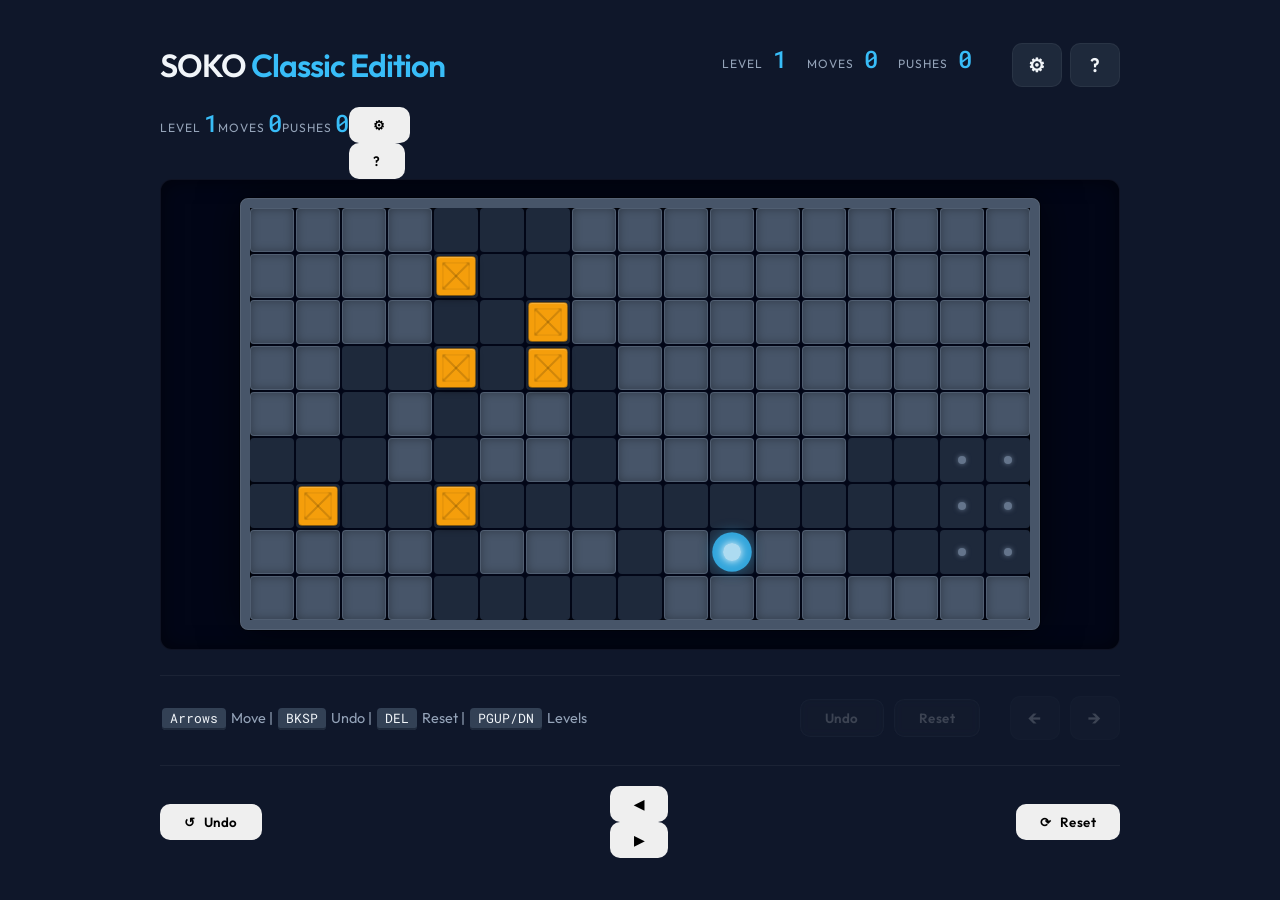
==== index.html @ 440db033 "feat: Add splash screen with loader and fullscreen functionality" ====
<!DOCTYPE html>
<html lang="en">

<head>
    <meta charset="UTF-8">
    <meta name="viewport"
        content="width=device-width, initial-scale=1.0, maximum-scale=1.0, user-scalable=no, viewport-fit=cover">

    <title>Soko — See the solution.</title>

    <!-- SEO & Metadata -->
    <meta name="description" content="Soko is a modern Sokoban puzzle game. Push boxes. Plan ahead. See the solution.">
    <meta name="keywords" content="sokoban, puzzle game, logic game, box pushing, brain teaser, grid puzzle">
    <meta name="author" content="Dejan Katasic, noviKorisnik, Boneco Biruta">
    <meta name="viewport" content="width=device-width, initial-scale=1">

    <!-- Social Media Meta Tags (Open Graph / Twitter) -->

    <meta property="og:type" content="website">
    <meta property="og:title" content="Soko — See the solution.">
    <meta property="og:description" content="Push boxes. Plan ahead. Solve smart. A clean, modern Sokoban experience.">
    <meta property="og:url" content="https://soko.novikorisnik.net/">
    <meta property="og:image" content="https://soko.novikorisnik.net/resources/soko.png">
    <meta property="og:site_name" content="Soko">
    <meta name="twitter:card" content="summary_large_image">
    <meta name="twitter:title" content="Soko — See the solution.">
    <meta name="twitter:description" content="Push boxes. Plan ahead. Solve smart.">
    <meta name="twitter:image" content="https://soko.novikorisnik.net/resources/soko.png">

    <meta name="theme-color" content="#0f1b2d">
    <meta name="apple-mobile-web-app-capable" content="yes">
    <meta name="apple-mobile-web-app-status-bar-style" content="black-translucent">

    <link rel="icon" type="image/svg+xml" href="favicon.svg">
    <link rel="manifest" href="manifest.json">

    <!-- PRECONNECT -->
    <link rel="preconnect" href="https://fonts.googleapis.com">
    <link rel="preconnect" href="https://fonts.gstatic.com" crossorigin>
    <link
        href="https://fonts.googleapis.com/css2?family=Outfit:wght@300;400;600;700&family=Roboto+Mono:wght@500&display=swap"
        rel="stylesheet">
    <link rel="stylesheet" href="css/common.css">

    <script>
        /**
         * INITIAL ROUTER
         * Detects platform and injects the correct style/class before the first paint.
         */
        (function () {
            const isTouch = ('ontouchstart' in window) || navigator.maxTouchPoints > 0;
            const isPhone = /iPhone|Android|Mobi/i.test(navigator.userAgent);
            const isSmall = window.innerWidth <= 800;

            window.isMobile = (isTouch && isPhone) || isSmall;

            document.documentElement.classList.toggle('is-mobile', window.isMobile);
            document.documentElement.classList.toggle('is-desktop', !window.isMobile);

            const link = document.createElement('link');
            link.id = 'theme-css';
            link.rel = 'stylesheet';
            link.href = window.isMobile ? 'css/mobile.css' : 'css/desktop.css';
            document.head.appendChild(link);
        })();
    </script>

</head>

<body class="is-mobile"> <!-- Initial class while JS loads -->
    <div id="splash-screen">
        <div class="splash-content">
            <img src="resources/splash.png" alt="Soko Splash">
            <div class="splash-loader"></div>
        </div>
    </div>
    <div id="app">
        <!-- HEADER section -->
        <header class="desktop-only">
            <h1 id="app-title">SOKO</h1>
            <!-- Unified Layout Stats -->
            <div class="stats">
                <div class="stat-item">
                    <span class="label">Level</span>
                    <span id="level-num-desktop" class="value">1</span>
                </div>
                <div class="stat-item">
                    <span class="label">Moves</span>
                    <span id="moves-count-desktop" class="value">0</span>
                </div>
                <div class="stat-item">
                    <span class="label">Pushes</span>
                    <span id="pushes-count-desktop" class="value">0</span>
                </div>
                <div class="header-actions">
                    <button id="settings-btn-desktop" class="icon-btn" title="Settings">⚙</button>
                    <button id="help-btn-desktop" class="icon-btn help-trigger" title="How to Play">?</button>
                </div>
            </div>
        </header>

        <!-- MOBILE STATS BAR (Independent section) -->
        <section class="stats-bar mobile-only">
            <div class="stat">
                <span class="label">Level</span>
                <span id="level-num-mobile" class="value">1</span>
            </div>
            <div class="stat">
                <span class="label">Moves</span>
                <span id="moves-count-mobile" class="value">0</span>
            </div>
            <div class="stat">
                <span class="label">Pushes</span>
                <span id="pushes-count-mobile" class="value">0</span>
            </div>
            <div class="stat stat-actions">
                <button id="settings-btn-mobile" class="mobile-btn" title="Settings">⚙</button>
                <button id="help-btn-mobile" class="mobile-btn help-trigger" title="How to Play">?</button>
            </div>
        </section>

        <!-- GAME CONTAINER (Shared Core) -->
        <main id="game-container">
            <div id="completed-badge">Solved</div>
            <div id="board"></div>

            <!-- OVERLAY (Unified) -->
            <div id="message-overlay" class="hidden">
                <div class="overlay-content message-content">
                    <h2 id="overlay-title">Level Complete!</h2>
                    <p id="overlay-text">Excellent job!</p>
                    <div class="modal-actions">
                        <button id="next-level-btn" class="primary-btn">Next Level</button>
                        <button id="cancel-overlay-btn" class="secondary-btn">
                            Keep looking
                        </button>
                    </div>
                </div>
            </div>

            <!-- ABOUT MODAL -->
            <div id="about-modal" class="hidden">
                <div class="overlay-content message-content">
                    <div class="branding">
                        <div class="game-id"></div>
                        <h2>SOKO</h2>
                        <p class="tagline">See the solution.</p>
                        <p class="credits">
                            A modern puzzle experience by Dejan Katasic, noviKorisnik, and Boneco Biruta.
                            Push boxes, plan ahead, and master handcrafted challenges.
                        </p>
                    </div>

                    <h3>How to Play</h3>
                    <div class="help-scroll">
                        <p style="margin-bottom: 10px;"><strong class="accent">Goal:</strong>
                            Push all boxes (<span style="color:var(--box-color)">■</span>) onto dots (<span
                                style="color:var(--target-color)">●</span>).</p>

                        <p style="margin-bottom: 10px;"><strong class="accent">Glide:</strong>
                            Hold any direction or swipe to move continuously and corner with ease.</p>

                        <p style="margin-bottom: 10px;"><strong class="accent">Rapid Undo:</strong>
                            Hold Undo (or Right-Click) to rewind your moves at high speed.</p>

                        <ul style="margin-left: 20px; color: var(--text-muted); font-size: 0.85rem; line-height: 1.5;">
                            <li><strong style="color: var(--text-color);">Strategic Pushing:</strong> You can only push
                                one box at a time.</li>
                            <li><strong style="color: var(--text-color);">No Pulling:</strong> Boxes can only be pushed
                                forward.</li>
                            <li><strong style="color: var(--text-color);">No Deadlocks:</strong> Use the Rapid Undo if
                                you get stuck!</li>
                        </ul>
                    </div>
                    <button id="close-about-btn" class="primary-btn">Got it!</button>
                </div>
            </div>

            <!-- SETTINGS MODAL -->
            <div id="settings-modal" class="hidden">
                <div class="overlay-content message-content">
                    <h2>Select Edition</h2>
                    <div id="edition-list">
                        <!-- Populated dynamiclly -->
                    </div>
                    <button id="toggle-fullscreen-btn" class="secondary-btn"
                        style="width: 100%; margin-top: 15px; display: none;">
                        ⛶ Full Screen
                    </button>
                    <button id="close-settings-btn" class="secondary-btn" style="width: 100%;">Cancel</button>
                </div>
            </div>
        </main>

        <!-- FOOTER: Desktop -->
        <footer class="desktop-only">
            <div class="controls-hint">
                <span class="key">Arrows</span> Move |
                <span class="key">BKSP</span> Undo |
                <span class="key">DEL</span> Reset |
                <span class="key">PGUP/DN</span> Levels
            </div>
            <div class="actions">
                <div class="action-group">
                    <button id="undo-btn-desktop" class="secondary-btn">Undo</button>
                    <button id="reset-btn-desktop" class="secondary-btn">Reset</button>
                </div>
                <div class="level-nav">
                    <button id="prev-btn-desktop" class="icon-btn">&larr;</button>
                    <button id="next-btn-desktop" class="icon-btn">&rarr;</button>
                </div>
            </div>
        </footer>

        <!-- FOOTER: Mobile -->
        <footer class="controls-bar mobile-only">
            <div class="control-item">
                <button id="undo-btn-mobile" class="mobile-btn">
                    <span class="btn-icon">↺</span>
                    <span class="btn-label">Undo</span>
                </button>
            </div>
            <div class="nav-group">
                <button id="prev-btn-mobile" class="mobile-btn">◀</button>
                <button id="next-btn-mobile" class="mobile-btn">▶</button>
            </div>
            <div class="control-item">
                <button id="reset-btn-mobile" class="mobile-btn">
                    <span class="btn-icon">⟳</span>
                    <span class="btn-label">Reset</span>
                </button>
            </div>
        </footer>
    </div>

    <script type="module" src="js/app.js"></script>
    <script>
        // Reveal app when ready
        window.addEventListener('load', () => {
            document.body.classList.add('ready');

            // Register Service Worker for PWA
            if ('serviceWorker' in navigator) {
                navigator.serviceWorker.register('./sw.js')
                    .then(reg => console.log('Soko SW Registered'))
                    .catch(err => console.log('SW registration failed', err));
            }
        });
    </script>
</body>

</html>
---- css/common.css ----
/* Shared styles for both Desktop and Mobile */

:root {
    --bg-color: #0f172a;
    --card-bg: #1e293b;
    --accent-color: #38bdf8;
    --accent-glow: rgba(56, 189, 248, 0.4);
    --text-color: #f1f5f9;
    --text-muted: #94a3b8;

    /* Game Element Colors */
    --wall-color: #475569;
    --floor-color: #1e293b;
    --target-color: #64748b;
    --box-color: #f59e0b;
    --box-target-color: #10b981;
    --player-color: #38bdf8;

    /* Scalable dimensions */
    --board-border: calc(var(--cell-size) / 4);
    --gap: 1.5px;
}

* {
    box-sizing: border-box;
    margin: 0;
    padding: 0;
}

body {
    font-family: 'Outfit', sans-serif;
    background-color: var(--bg-color);
    color: var(--text-color);
    opacity: 0;
    transition: opacity 0.2s ease;
}

body.ready {
    opacity: 1;
}

/* Splash Screen */
#splash-screen {
    position: fixed;
    top: 0;
    left: 0;
    width: 100vw;
    height: 100vh;
    background-color: #020617;
    display: flex;
    justify-content: center;
    align-items: center;
    z-index: 9999;
    transition: opacity 0.8s cubic-bezier(0.4, 0, 0.2, 1), visibility 0.8s;
}

#splash-screen.fade-out {
    opacity: 0;
    visibility: hidden;
}

.splash-content {
    display: flex;
    flex-direction: column;
    align-items: center;
    gap: 20px;
    animation: splash-float 3s ease-in-out infinite;
}

.splash-content img {
    max-width: 80vw;
    max-height: 50vh;
    object-fit: contain;
    border-radius: 20px;
    box-shadow: 0 0 50px rgba(56, 189, 248, 0.2);
}

.splash-loader {
    width: 40px;
    height: 4px;
    background: rgba(255, 255, 255, 0.1);
    border-radius: 2px;
    position: relative;
    overflow: hidden;
}

.splash-loader::after {
    content: '';
    position: absolute;
    left: 0;
    height: 100%;
    width: 50%;
    background: var(--accent-color);
    animation: loader-slide 1.5s infinite ease-in-out;
}

@keyframes splash-float {

    0%,
    100% {
        transform: translateY(0);
    }

    50% {
        transform: translateY(-15px);
    }
}

@keyframes loader-slide {
    0% {
        left: -50%;
    }

    100% {
        left: 100%;
    }
}

/* Unified Hide Utility */
.desktop-only {
    display: none !important;
}

.mobile-only {
    display: none !important;
}

.is-desktop .desktop-only {
    display: block !important;
}

.is-desktop header.desktop-only,
.is-desktop footer.desktop-only {
    display: flex !important;
}

.is-mobile .mobile-only {
    display: block !important;
}

.is-mobile section.mobile-only,
.is-mobile footer.mobile-only {
    display: flex !important;
}

/* Modal and Overlay shared styles (moved from inline where possible) */
.help-scroll {
    text-align: left;
    max-height: 40vh;
    overflow-y: auto;
    padding-right: 10px;
}

h3 {
    color: var(--text-color);
    font-size: 1.1rem;
    margin-bottom: 10px;
}

.branding {
    margin-bottom: 25px;
}

.branding h2 {
    margin-bottom: 5px;
}

.branding .tagline {
    font-size: 0.9rem;
    color: var(--accent-color);
    margin-bottom: 10px;
}

.branding .credits {
    font-size: 0.8rem;
    line-height: 1.4;
    color: var(--text-muted);
}

.branding .game-id {
    font-size: 0.6rem;
    color: var(--accent-color);
    opacity: 0.7;
    /* Slightly more visible */
    font-family: 'Roboto Mono', monospace;
    text-transform: uppercase;
    letter-spacing: 2px;
}

#edition-list {
    display: flex;
    flex-direction: column;
    gap: 12px;
    width: 100%;
}

.modal-actions {
    display: flex;
    flex-direction: column;
    align-items: center;
    gap: 15px;
    width: 100%;
}

.primary-btn,
.secondary-btn {
    touch-action: none;
}

/* Ensure buttons in modals are separated from content */
.overlay-content .primary-btn,
.overlay-content .secondary-btn {
    margin-top: 25px;
}

.is-desktop .modal-actions {
    flex-direction: row;
    justify-content: center;
}

.header-actions {
    display: flex;
    gap: 8px;
    margin-left: 20px;
}

/* Z-Index Registry managed at the end of each element block */

#message-overlay,
#about-modal,
#settings-modal {
    z-index: 300 !important;
    /* Top layer */
}

/* --- CORE GAME ELEMENTS --- */
#board {
    display: grid;
    gap: var(--gap, 1px);
    background-color: #020617;
    border: var(--board-border) solid var(--wall-color);
    border-radius: 8px;
    outline: 1px solid rgba(255, 255, 255, 0.08);
    outline-offset: -1px;
    box-shadow:
        0 0 40px rgba(0, 0, 0, 0.6),
        0 0 0 1px rgba(0, 0, 0, 0.4),
        inset 0 0 25px rgba(0, 0, 0, 0.7),
        inset 0 0 0 1px rgba(0, 0, 0, 0.5);
    transition: transform 0.3s ease;
}

.cell {
    width: var(--cell-size);
    height: var(--cell-size);
    border-radius: 4px;
    position: relative;
    transition: all 0.2s cubic-bezier(0.4, 0, 0.2, 1);
}

.wall {
    background-color: var(--wall-color);
    box-shadow: inset 0 0 10px rgba(0, 0, 0, 0.3);
    border: 1px solid rgba(255, 255, 255, 0.05);
}

.floor {
    background-color: var(--floor-color);
}

.target::after {
    content: '';
    position: absolute;
    top: 50%;
    left: 50%;
    width: 8px;
    height: 8px;
    background-color: var(--target-color);
    border-radius: 50%;
    transform: translate(-50%, -50%);
    box-shadow: 0 0 5px var(--target-color);
    z-index: 5;
}

.box {
    background-color: var(--box-color);
    border: calc(var(--cell-size) / 40) solid rgba(0, 0, 0, 0.2);
    border-radius: calc(var(--cell-size) / 10);
    display: flex;
    justify-content: center;
    align-items: center;
    box-shadow:
        0 calc(var(--cell-size) / 12) calc(var(--cell-size) / 5) rgba(0, 0, 0, 0.4),
        inset 0 calc(var(--cell-size) / 50) calc(var(--cell-size) / 50) rgba(255, 255, 255, 0.2);
    z-index: 10;
    transform: scale(0.9);
    position: relative;
    overflow: hidden;
}

/* Scalable Geometric Symbol (The "X" Bracing) */
.box::before {
    content: '';
    position: absolute;
    top: 15%;
    left: 15%;
    right: 15%;
    bottom: 15%;
    border: calc(var(--cell-size) / 30) solid rgba(0, 0, 0, 0.1);
    background:
        linear-gradient(45deg, transparent 47%, rgba(0, 0, 0, 0.15) 47%, rgba(0, 0, 0, 0.15) 53%, transparent 53%),
        linear-gradient(-45deg, transparent 47%, rgba(0, 0, 0, 0.15) 47%, rgba(0, 0, 0, 0.15) 53%, transparent 53%);
    pointer-events: none;
}

.box-on-target {
    background-color: var(--box-target-color);
    box-shadow:
        0 0 calc(var(--cell-size) / 3) rgba(16, 185, 129, 0.5),
        inset 0 calc(var(--cell-size) / 50) calc(var(--cell-size) / 50) rgba(255, 255, 255, 0.3);
}

.box-on-target::before {
    border-color: rgba(255, 255, 255, 0.2);
    background:
        linear-gradient(45deg, transparent 47%, rgba(255, 255, 255, 0.3) 47%, rgba(255, 255, 255, 0.3) 53%, transparent 53%),
        linear-gradient(-45deg, transparent 47%, rgba(255, 255, 255, 0.3) 47%, rgba(255, 255, 255, 0.3) 53%, transparent 53%);
}

.cell.player {
    background-color: rgba(56, 189, 248, 0.85);
    border-radius: 50%;
    box-shadow: 0 0 15px var(--accent-glow);
    z-index: 3;
    transform: scale(0.9);
    display: flex;
    justify-content: center;
    align-items: center;
    animation: pulse 0.833s infinite ease-in-out;
}

.cell.player::after {
    content: '';
    width: 45%;
    height: 45%;
    background-color: rgba(255, 255, 255, 0.6);
    border-radius: 50%;
    box-shadow: 0 0 10px white;
}

.target .cell.player {
    background-color: rgba(56, 189, 248, 0.5);
    box-shadow: 0 0 25px rgba(16, 185, 129, 0.8);
}

@keyframes pulse {

    0%,
    100% {
        transform: scale(0.8);
        box-shadow: 0 0 10px var(--accent-glow);
    }

    50% {
        transform: scale(0.95);
        box-shadow: 0 0 20px var(--accent-glow);
    }
}

.level-solved #board {
    filter: grayscale(0.5) contrast(0.8);
    opacity: 0.7;
}

/* Completed Badge (Shared logic) */
#completed-badge {
    position: absolute;
    top: 20px;
    right: 20px;
    background: var(--box-target-color);
    color: white;
    padding: 6px 12px;
    border-radius: 20px;
    font-size: 0.8rem;
    font-weight: 600;
    text-transform: uppercase;
    letter-spacing: 1px;
    box-shadow: 0 0 15px rgba(16, 185, 129, 0.4);
    pointer-events: none;
    z-index: 105;
    opacity: 0;
    transform: translateY(-10px);
    transition: all 0.4s cubic-bezier(0.175, 0.885, 0.32, 1.275);
}

#completed-badge.show {
    opacity: 1;
    transform: translateY(0);
}
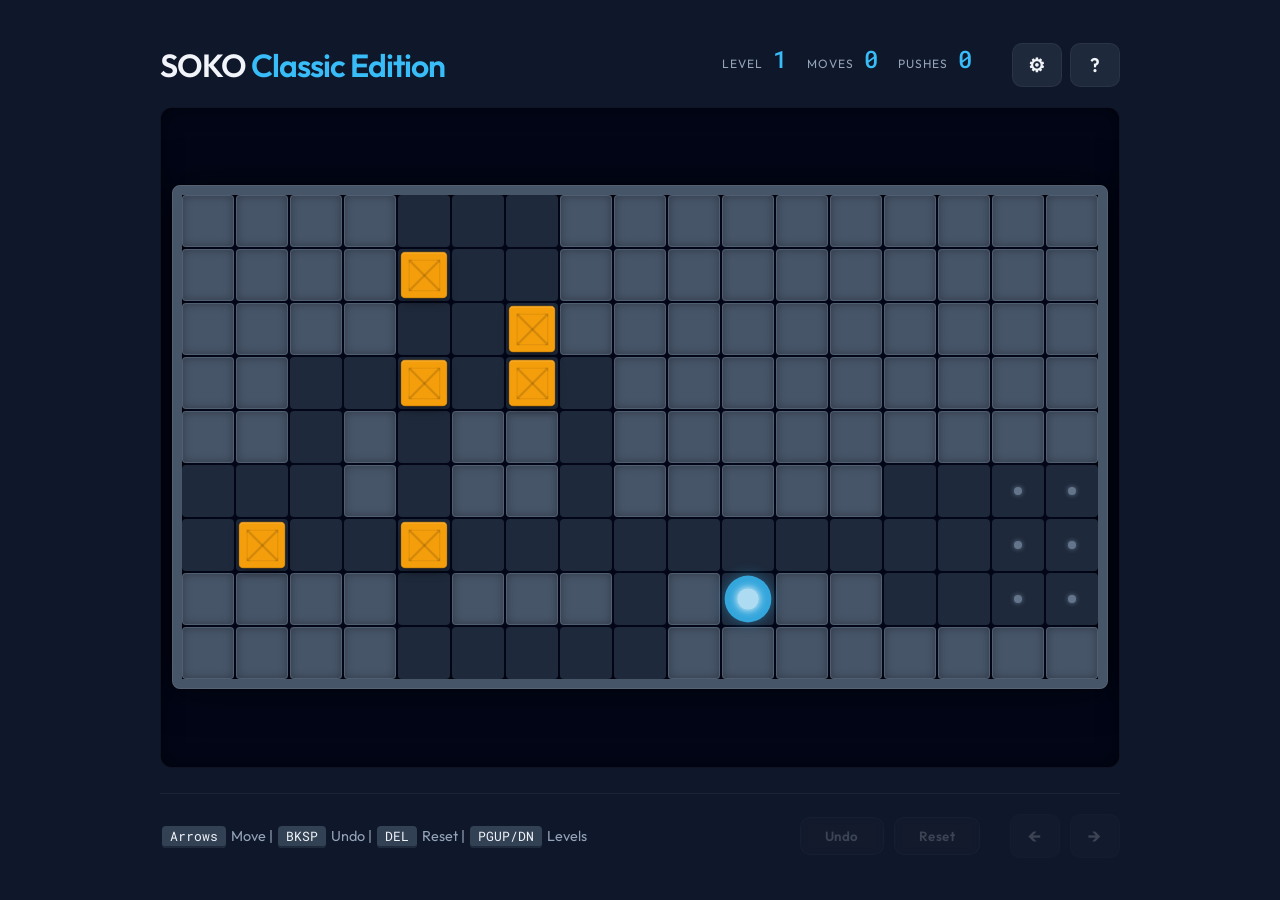
==== commit 572db7fa: "feat: Remove initial mobile class from body for improved loading experience" ====
--- a/index.html
+++ b/index.html
@@ -67,7 +67,7 @@
 
 </head>
 
-<body class="is-mobile"> <!-- Initial class while JS loads -->
+<body>
     <div id="splash-screen">
         <div class="splash-content">
             <img src="resources/splash.png" alt="Soko Splash">
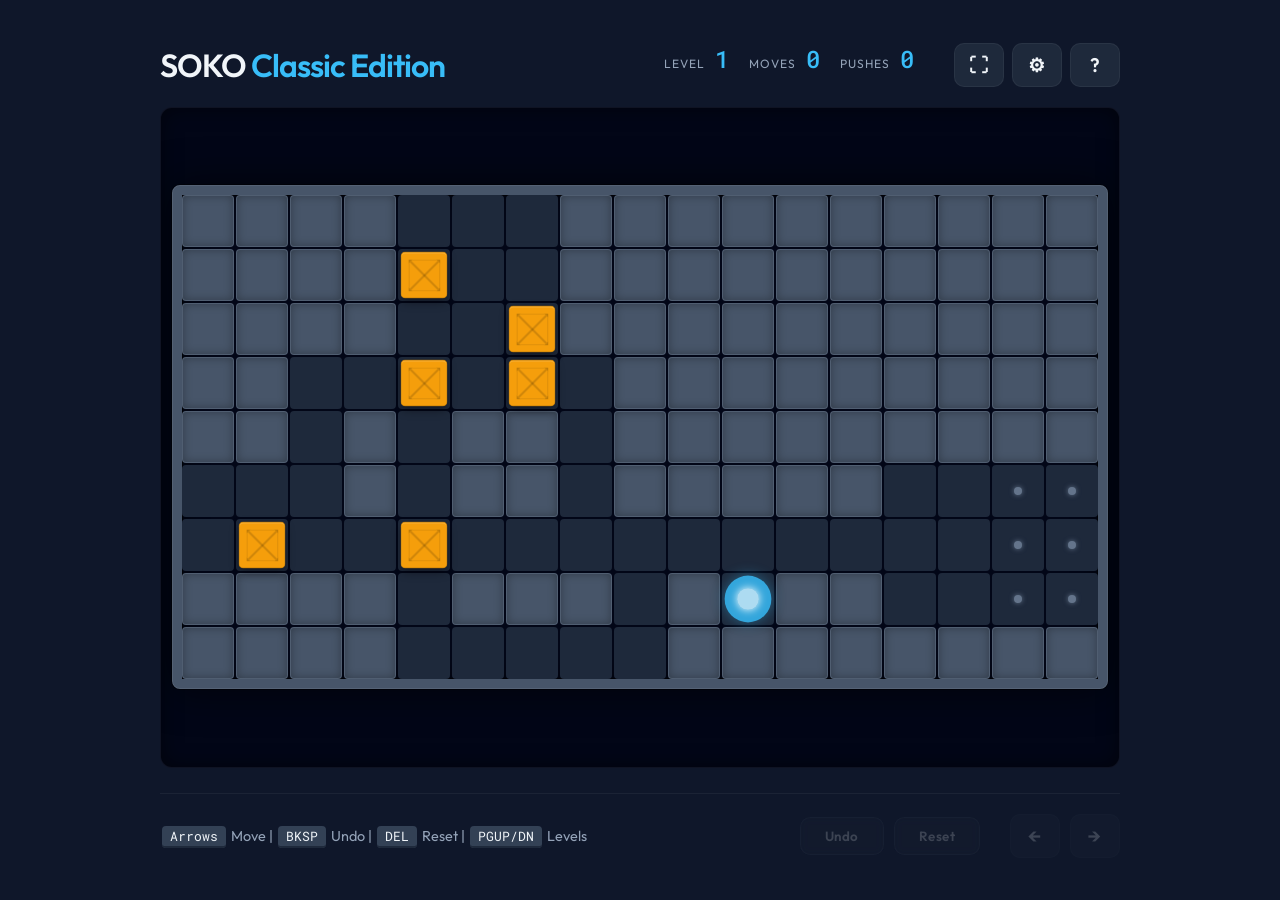
==== commit 0114049e: "feat: Remove splash screen and related assets for improved loading experience" ====
--- a/index.html
+++ b/index.html
@@ -68,12 +68,6 @@
 </head>
 
 <body>
-    <div id="splash-screen">
-        <div class="splash-content">
-            <img src="resources/splash.png" alt="Soko Splash">
-            <div class="splash-loader"></div>
-        </div>
-    </div>
     <div id="app">
         <!-- HEADER section -->
         <header class="desktop-only">
@@ -93,6 +87,7 @@
                     <span id="pushes-count-desktop" class="value">0</span>
                 </div>
                 <div class="header-actions">
+                    <button id="fullscreen-btn-desktop" class="icon-btn" title="Fullscreen">⛶</button>
                     <button id="settings-btn-desktop" class="icon-btn" title="Settings">⚙</button>
                     <button id="help-btn-desktop" class="icon-btn help-trigger" title="How to Play">?</button>
                 </div>
@@ -114,6 +109,7 @@
                 <span id="pushes-count-mobile" class="value">0</span>
             </div>
             <div class="stat stat-actions">
+                <button id="fullscreen-btn-mobile" class="mobile-btn" title="Fullscreen">⛶</button>
                 <button id="settings-btn-mobile" class="mobile-btn" title="Settings">⚙</button>
                 <button id="help-btn-mobile" class="mobile-btn help-trigger" title="How to Play">?</button>
             </div>
@@ -183,10 +179,6 @@
                     <div id="edition-list">
                         <!-- Populated dynamiclly -->
                     </div>
-                    <button id="toggle-fullscreen-btn" class="secondary-btn"
-                        style="width: 100%; margin-top: 15px; display: none;">
-                        ⛶ Full Screen
-                    </button>
                     <button id="close-settings-btn" class="secondary-btn" style="width: 100%;">Cancel</button>
                 </div>
             </div>
--- a/css/common.css
+++ b/css/common.css
@@ -37,83 +37,6 @@
 
 body.ready {
     opacity: 1;
-}
-
-/* Splash Screen */
-#splash-screen {
-    position: fixed;
-    top: 0;
-    left: 0;
-    width: 100vw;
-    height: 100vh;
-    background-color: #020617;
-    display: flex;
-    justify-content: center;
-    align-items: center;
-    z-index: 9999;
-    transition: opacity 0.8s cubic-bezier(0.4, 0, 0.2, 1), visibility 0.8s;
-}
-
-#splash-screen.fade-out {
-    opacity: 0;
-    visibility: hidden;
-}
-
-.splash-content {
-    display: flex;
-    flex-direction: column;
-    align-items: center;
-    gap: 20px;
-    animation: splash-float 3s ease-in-out infinite;
-}
-
-.splash-content img {
-    max-width: 80vw;
-    max-height: 50vh;
-    object-fit: contain;
-    border-radius: 20px;
-    box-shadow: 0 0 50px rgba(56, 189, 248, 0.2);
-}
-
-.splash-loader {
-    width: 40px;
-    height: 4px;
-    background: rgba(255, 255, 255, 0.1);
-    border-radius: 2px;
-    position: relative;
-    overflow: hidden;
-}
-
-.splash-loader::after {
-    content: '';
-    position: absolute;
-    left: 0;
-    height: 100%;
-    width: 50%;
-    background: var(--accent-color);
-    animation: loader-slide 1.5s infinite ease-in-out;
-}
-
-@keyframes splash-float {
-
-    0%,
-    100% {
-        transform: translateY(0);
-    }
-
-    50% {
-        transform: translateY(-15px);
-    }
-}
-
-@keyframes loader-slide {
-    0% {
-        left: -50%;
-    }
-
-    100% {
-        left: 100%;
-    }
 }
 
 /* Unified Hide Utility */
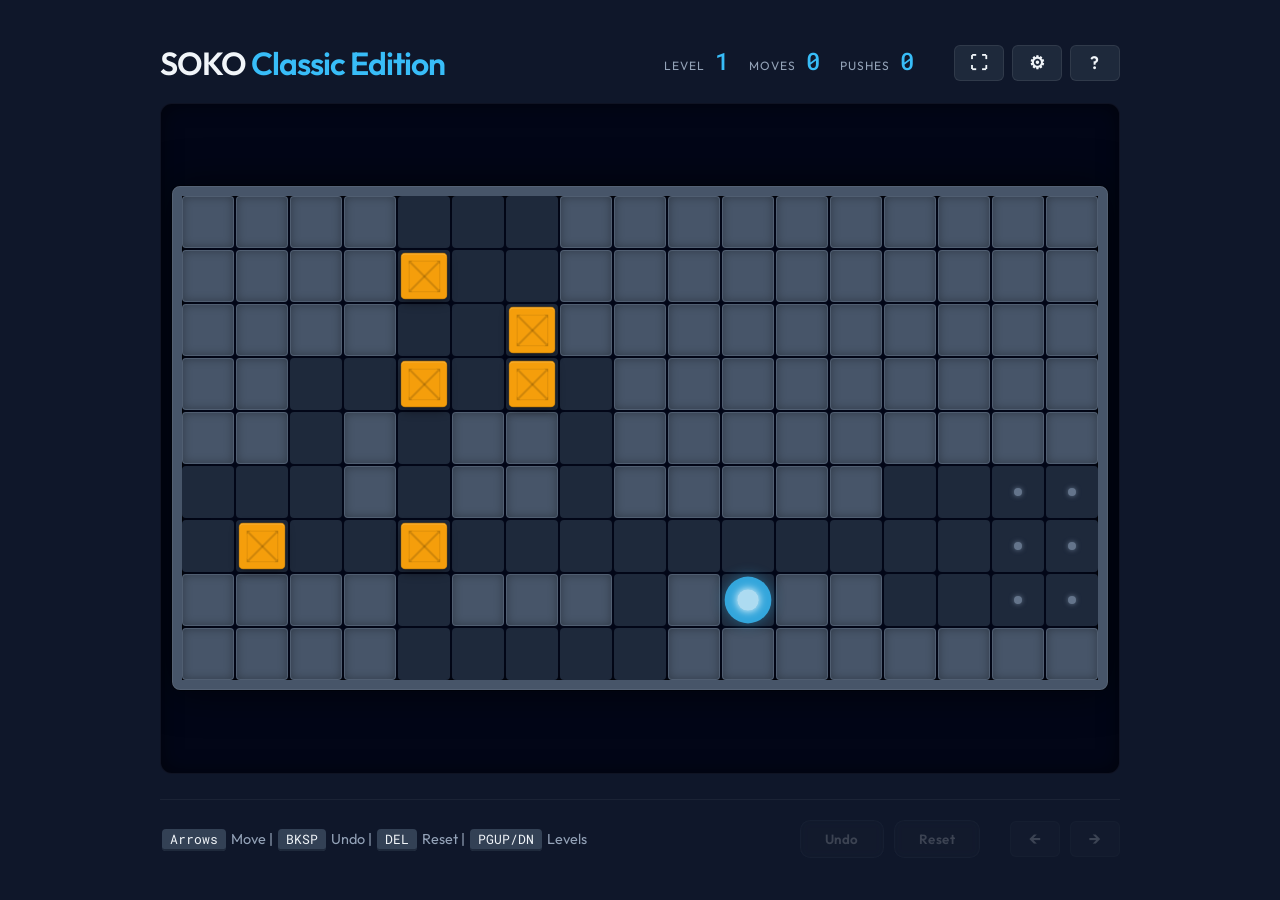
==== commit a9004d74: "feat: Implement Collection Manager UI and functionality for improved user experience" ====
--- a/index.html
+++ b/index.html
@@ -175,11 +175,14 @@
             <!-- SETTINGS MODAL -->
             <div id="settings-modal" class="hidden">
                 <div class="overlay-content message-content">
-                    <h2>Select Edition</h2>
+                    <div class="cm-modal-header">
+                        <h2>Collections</h2>
+                        <button id="refresh-collections-btn" class="icon-btn" title="Refresh grouping">↺</button>
+                    </div>
                     <div id="edition-list">
-                        <!-- Populated dynamiclly -->
-                    </div>
-                    <button id="close-settings-btn" class="secondary-btn" style="width: 100%;">Cancel</button>
+                        <!-- Populated dynamically -->
+                    </div>
+                    <button id="close-settings-btn" class="secondary-btn" style="width: 100%;">Close</button>
                 </div>
             </div>
         </main>
--- a/css/common.css
+++ b/css/common.css
@@ -110,11 +110,151 @@
     letter-spacing: 2px;
 }
 
+/* --- COLLECTION MANAGER --- */
+.cm-modal-header {
+    display: flex;
+    align-items: center;
+    justify-content: space-between;
+    margin-bottom: 12px;
+}
+
+.cm-modal-header h2 {
+    margin-bottom: 0;
+}
+
 #edition-list {
     display: flex;
     flex-direction: column;
-    gap: 12px;
+    gap: 4px;
     width: 100%;
+    max-height: 50vh;
+    overflow-y: auto;
+    margin-bottom: 12px;
+}
+
+.cm-group-header {
+    display: flex;
+    justify-content: space-between;
+    align-items: center;
+    padding: 8px 12px;
+    background: rgba(255, 255, 255, 0.05);
+    border-radius: 6px;
+    cursor: pointer;
+    font-size: 0.8rem;
+    font-weight: 600;
+    text-transform: uppercase;
+    letter-spacing: 1px;
+    color: var(--text-muted);
+    user-select: none;
+}
+
+.cm-group-header.open {
+    color: var(--accent-color);
+    background: rgba(56, 189, 248, 0.08);
+}
+
+.cm-count {
+    background: rgba(255, 255, 255, 0.1);
+    border-radius: 10px;
+    padding: 1px 7px;
+    font-size: 0.7rem;
+}
+
+.cm-item {
+    border-radius: 6px;
+    overflow: hidden;
+    border: 1px solid transparent;
+    transition: border-color 0.15s;
+}
+
+.cm-item.cm-active {
+    border-color: var(--accent-color);
+}
+
+.cm-row {
+    display: flex;
+    align-items: center;
+    gap: 8px;
+    padding: 8px 10px;
+    cursor: pointer;
+    background: rgba(255, 255, 255, 0.03);
+}
+
+.cm-row:hover {
+    background: rgba(255, 255, 255, 0.07);
+}
+
+.cm-chevron {
+    background: none;
+    border: none;
+    color: var(--text-muted);
+    font-size: 1.1rem;
+    cursor: pointer;
+    padding: 0 4px;
+    line-height: 1;
+    flex-shrink: 0;
+    touch-action: none;
+}
+
+.cm-name {
+    flex: 1;
+    font-size: 0.9rem;
+    font-weight: 500;
+}
+
+.cm-meta {
+    font-size: 0.75rem;
+    color: var(--text-muted);
+    white-space: nowrap;
+}
+
+.cm-cache-btn {
+    background: none;
+    border: none;
+    cursor: pointer;
+    font-size: 1rem;
+    padding: 0 2px;
+    flex-shrink: 0;
+    touch-action: none;
+}
+
+.cm-detail {
+    padding: 8px 12px 10px 32px;
+    background: rgba(0, 0, 0, 0.2);
+    display: flex;
+    flex-direction: column;
+    gap: 8px;
+}
+
+.cm-description {
+    font-size: 0.82rem;
+    color: var(--text-muted);
+    line-height: 1.5;
+}
+
+.cm-reset-btn {
+    align-self: flex-start;
+    font-size: 0.78rem;
+    padding: 4px 10px;
+}
+
+.icon-btn {
+    background-color: var(--card-bg);
+    color: var(--text-color);
+    width: 36px;
+    height: 36px;
+    font-size: 1.1rem;
+    border: 1px solid rgba(255, 255, 255, 0.08);
+    border-radius: 6px;
+    cursor: pointer;
+    transition: background 0.15s, transform 0.15s;
+    touch-action: none;
+}
+
+.icon-btn:hover {
+    background-color: var(--accent-color);
+    color: #020617;
+    transform: scale(1.05);
 }
 
 .modal-actions {
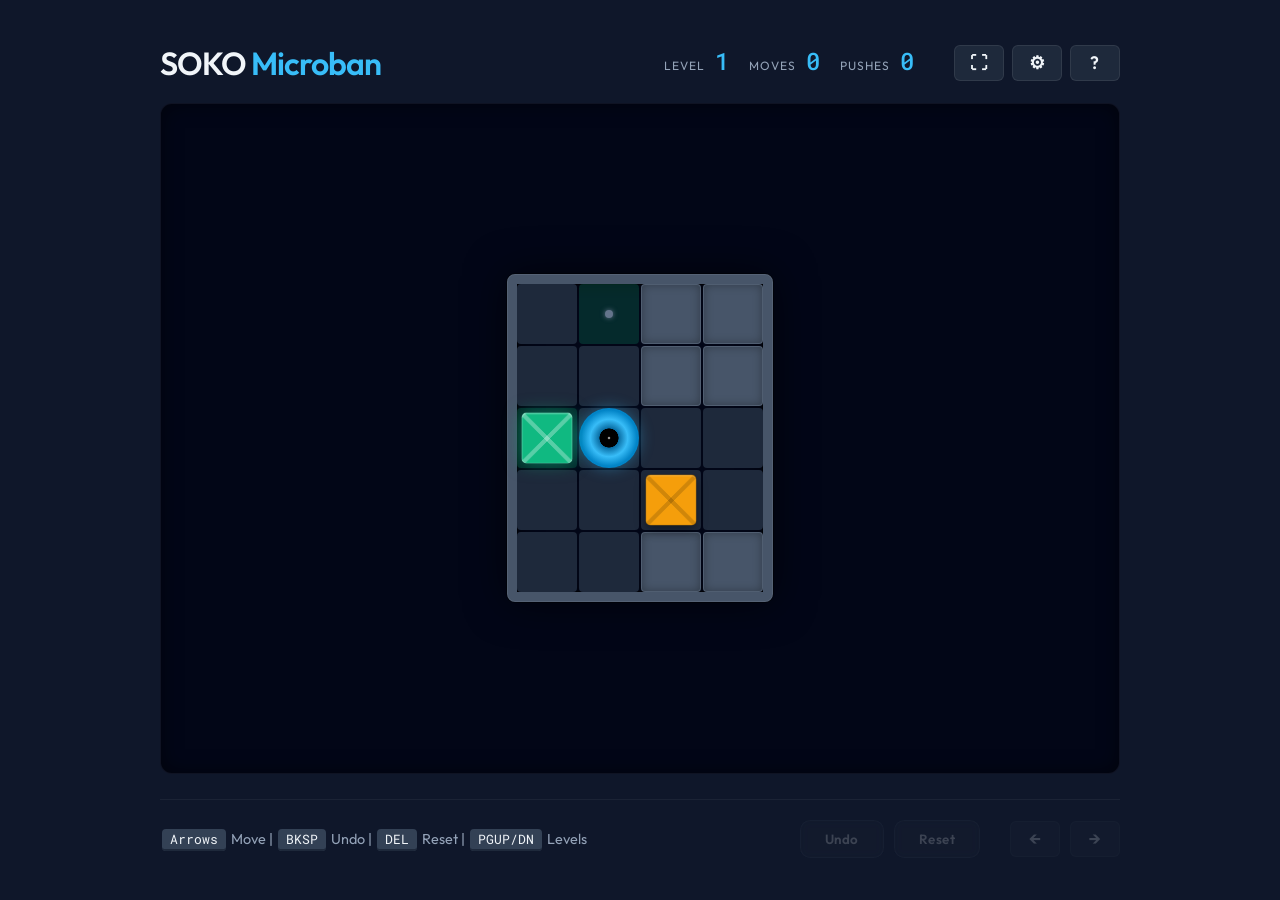
==== commit 1f15ba29: "feat: Update theme color and simplify manifest icon configuration" ====
--- a/index.html
+++ b/index.html
@@ -27,7 +27,8 @@
     <meta name="twitter:description" content="Push boxes. Plan ahead. Solve smart.">
     <meta name="twitter:image" content="https://soko.novikorisnik.net/resources/soko.png">
 
-    <meta name="theme-color" content="#0f1b2d">
+    <meta name="theme-color" content="#0f172a">
+    <script src="js/version.js"></script>
     <meta name="apple-mobile-web-app-capable" content="yes">
     <meta name="apple-mobile-web-app-status-bar-style" content="black-translucent">
 
@@ -175,14 +176,18 @@
             <!-- SETTINGS MODAL -->
             <div id="settings-modal" class="hidden">
                 <div class="overlay-content message-content">
-                    <div class="cm-modal-header">
-                        <h2>Collections</h2>
-                        <button id="refresh-collections-btn" class="icon-btn" title="Refresh grouping">↺</button>
-                    </div>
-                    <div id="edition-list">
+                    <div class="cm-header">
+                        <div class="cm-modal-header">
+                            <h2>Collections</h2>
+                            <button id="refresh-collections-btn" class="icon-btn" title="Refresh grouping">↺</button>
+                        </div>
+                    </div>
+                    <div id="edition-list" class="cm-body">
                         <!-- Populated dynamically -->
                     </div>
-                    <button id="close-settings-btn" class="secondary-btn" style="width: 100%;">Close</button>
+                    <div class="cm-footer">
+                        <button id="close-settings-btn" class="secondary-btn" style="width: 100%;">Close</button>
+                    </div>
                 </div>
             </div>
         </main>
--- a/css/common.css
+++ b/css/common.css
@@ -15,6 +15,7 @@
     --box-color: #f59e0b;
     --box-target-color: #10b981;
     --player-color: #38bdf8;
+    --player-on-target-color: #10b981;
 
     /* Scalable dimensions */
     --board-border: calc(var(--cell-size) / 4);
@@ -111,32 +112,70 @@
 }
 
 /* --- COLLECTION MANAGER --- */
+/* --- COLLECTION MANAGER --- */
+#settings-modal .overlay-content {
+    display: flex;
+    flex-direction: column;
+    padding: 0;
+    /* Let internal containers handle padding */
+    height: 90vh;
+    /* Fixed height for stability */
+    max-height: 90vh;
+    width: 90vw;
+    max-width: 800px;
+    min-width: 310px;
+    overflow: hidden;
+    /* Body will handle children */
+}
+
+.cm-header {
+    padding: 20px 20px 10px;
+    flex-shrink: 0;
+    border-bottom: 1px solid rgba(255, 255, 255, 0.05);
+}
+
+.cm-body {
+    flex: 1;
+    display: flex;
+    min-height: 0;
+    overflow: hidden;
+    /* No nested scrolling */
+    scrollbar-gutter: stable;
+}
+
+.cm-footer {
+    padding: 10px 20px 20px;
+    flex-shrink: 0;
+    border-top: 1px solid rgba(255, 255, 255, 0.05);
+}
+
 .cm-modal-header {
     display: flex;
     align-items: center;
     justify-content: space-between;
-    margin-bottom: 12px;
 }
 
 .cm-modal-header h2 {
     margin-bottom: 0;
 }
 
-#edition-list {
-    display: flex;
-    flex-direction: column;
+/* Portrait / Vertical Layout */
+.cm-portrait {
+    display: flex;
+    flex-direction: column;
+    padding: 10px 20px;
     gap: 4px;
+    height: 100%;
     width: 100%;
-    max-height: 50vh;
-    overflow-y: auto;
-    margin-bottom: 12px;
+    justify-content: flex-start;
+    /* Ensure start-aligned */
 }
 
 .cm-group-header {
     display: flex;
     justify-content: space-between;
     align-items: center;
-    padding: 8px 12px;
+    padding: 10px 12px;
     background: rgba(255, 255, 255, 0.05);
     border-radius: 6px;
     cursor: pointer;
@@ -146,6 +185,7 @@
     letter-spacing: 1px;
     color: var(--text-muted);
     user-select: none;
+    flex-shrink: 0;
 }
 
 .cm-group-header.open {
@@ -153,11 +193,128 @@
     background: rgba(56, 189, 248, 0.08);
 }
 
+.cm-group-header.disabled {
+    opacity: 0.3;
+    cursor: not-allowed;
+}
+
+.cm-group-list {
+    display: flex;
+    flex-direction: column;
+    gap: 4px;
+    flex: 0 1 auto;
+    /* Allow growth but prioritize shrink/stability */
+    overflow-y: auto;
+    padding: 4px 0;
+    scrollbar-gutter: stable;
+    min-height: 0;
+}
+
+/* Landscape / Horizontal Layout */
+.cm-landscape {
+    flex-direction: row;
+    height: 100%;
+    width: 100%;
+}
+
+.cm-sidebar {
+    width: 220px;
+    flex-shrink: 0;
+    border-right: 1px solid rgba(255, 255, 255, 0.05);
+    padding: 15px;
+    display: flex;
+    flex-direction: column;
+    gap: 10px;
+    background: rgba(0, 0, 0, 0.1);
+}
+
+.cm-sidebar-header {
+    display: flex;
+    align-items: center;
+    justify-content: space-between;
+    margin-bottom: 15px;
+    flex-shrink: 0;
+}
+
+.cm-sidebar-header h3 {
+    margin-bottom: 0;
+    font-size: 1rem;
+    color: var(--text-color);
+}
+
+.cm-sidebar-refresh {
+    width: 30px;
+    height: 30px;
+    font-size: 0.9rem;
+}
+
+.cm-sidebar-groups {
+    flex: 1;
+    display: flex;
+    flex-direction: column;
+    gap: 4px;
+    overflow-y: auto;
+    scrollbar-gutter: stable;
+}
+
+.cm-sidebar-close {
+    margin-top: auto;
+    width: 100%;
+    flex-shrink: 0;
+}
+
+.cm-content-area {
+    flex: 1;
+    padding: 10px 20px;
+    overflow-y: auto;
+    display: flex;
+    flex-direction: column;
+    gap: 4px;
+    scrollbar-gutter: stable;
+}
+
+.cm-sidebar-btn {
+    display: flex;
+    justify-content: space-between;
+    align-items: center;
+    padding: 10px 12px;
+    background: transparent;
+    border: none;
+    color: var(--text-muted);
+    font-family: inherit;
+    font-size: 0.85rem;
+    cursor: pointer;
+    border-radius: 6px;
+    text-align: left;
+    transition: all 0.15s;
+    user-select: none;
+}
+
+.cm-sidebar-btn:hover:not(:disabled) {
+    background: rgba(255, 255, 255, 0.05);
+}
+
+.cm-sidebar-btn.active {
+    background: var(--accent-color);
+    color: #020617;
+}
+
+.cm-sidebar-btn:disabled {
+    opacity: 0.3;
+    cursor: not-allowed;
+}
+
+/* Common Item Components */
 .cm-count {
     background: rgba(255, 255, 255, 0.1);
     border-radius: 10px;
     padding: 1px 7px;
     font-size: 0.7rem;
+    margin-left: 8px;
+}
+
+.cm-sidebar-btn.active .cm-count {
+    background: rgba(0, 0, 0, 0.2);
 }
 
 .cm-item {
@@ -165,6 +322,9 @@
     overflow: hidden;
     border: 1px solid transparent;
     transition: border-color 0.15s;
+    background: rgba(255, 255, 255, 0.03);
+    flex-shrink: 0;
+    /* No squishing */
 }
 
 .cm-item.cm-active {
@@ -175,13 +335,12 @@
     display: flex;
     align-items: center;
     gap: 8px;
-    padding: 8px 10px;
+    padding: 10px;
     cursor: pointer;
-    background: rgba(255, 255, 255, 0.03);
 }
 
 .cm-row:hover {
-    background: rgba(255, 255, 255, 0.07);
+    background: rgba(255, 255, 255, 0.04);
 }
 
 .cm-chevron {
@@ -190,22 +349,31 @@
     color: var(--text-muted);
     font-size: 1.1rem;
     cursor: pointer;
-    padding: 0 4px;
+    padding: 0;
     line-height: 1;
     flex-shrink: 0;
-    touch-action: none;
+    width: 30px;
+    display: flex;
+    justify-content: center;
 }
 
 .cm-name {
     flex: 1;
     font-size: 0.9rem;
     font-weight: 500;
+    white-space: nowrap;
+    overflow: hidden;
+    text-overflow: ellipsis;
+    min-width: 0;
 }
 
 .cm-meta {
     font-size: 0.75rem;
     color: var(--text-muted);
     white-space: nowrap;
+    width: 60px;
+    text-align: right;
+    flex-shrink: 0;
 }
 
 .cm-cache-btn {
@@ -213,17 +381,19 @@
     border: none;
     cursor: pointer;
     font-size: 1rem;
-    padding: 0 2px;
-    flex-shrink: 0;
-    touch-action: none;
+    padding: 0;
+    flex-shrink: 0;
+    width: 40px;
+    display: flex;
+    justify-content: center;
 }
 
 .cm-detail {
-    padding: 8px 12px 10px 32px;
-    background: rgba(0, 0, 0, 0.2);
-    display: flex;
-    flex-direction: column;
-    gap: 8px;
+    padding: 0 12px 12px 40px;
+    background: rgba(0, 0, 0, 0.15);
+    display: flex;
+    flex-direction: column;
+    gap: 10px;
 }
 
 .cm-description {
@@ -234,8 +404,8 @@
 
 .cm-reset-btn {
     align-self: flex-start;
-    font-size: 0.78rem;
-    padding: 4px 10px;
+    font-size: 0.75rem;
+    padding: 6px 12px;
 }
 
 .icon-btn {
@@ -248,13 +418,24 @@
     border-radius: 6px;
     cursor: pointer;
     transition: background 0.15s, transform 0.15s;
-    touch-action: none;
+    display: flex;
+    align-items: center;
+    justify-content: center;
 }
 
 .icon-btn:hover {
     background-color: var(--accent-color);
     color: #020617;
-    transform: scale(1.05);
+}
+
+/* Fix for landscape scaling issues */
+@media (orientation: landscape) and (max-height: 500px) {
+    #settings-modal .overlay-content {
+        transform: scale(1);
+        /* No scale down */
+        height: 95vh;
+        max-height: 95vh;
+    }
 }
 
 .modal-actions {
@@ -310,10 +491,10 @@
         0 0 0 1px rgba(0, 0, 0, 0.4),
         inset 0 0 25px rgba(0, 0, 0, 0.7),
         inset 0 0 0 1px rgba(0, 0, 0, 0.5);
-    transition: transform 0.3s ease;
-}
-
-.cell {
+    transition: transform 0.3s ease, filter 2.5s ease-out, opacity 2.5s ease-out, box-shadow 2.5s ease-out;
+}
+
+#board>div {
     width: var(--cell-size);
     height: var(--cell-size);
     border-radius: 4px;
@@ -329,6 +510,10 @@
 
 .floor {
     background-color: var(--floor-color);
+}
+
+.target {
+    background-color: rgba(16, 185, 129, 0.20);
 }
 
 .target::after {
@@ -345,75 +530,90 @@
     z-index: 5;
 }
 
+/* BOX — visual drawn in ::before so floor cell background shows around the edges */
 .box {
+    z-index: 10;
+}
+
+.box::before {
+    content: '';
+    position: absolute;
+    inset: 0;
+    transform: scale(0.85);
     background-color: var(--box-color);
+    background-image:
+        linear-gradient(45deg, transparent 47%, rgba(0, 0, 0, 0.15) 47%, rgba(0, 0, 0, 0.15) 53%, transparent 53%),
+        linear-gradient(-45deg, transparent 47%, rgba(0, 0, 0, 0.15) 47%, rgba(0, 0, 0, 0.15) 53%, transparent 53%);
     border: calc(var(--cell-size) / 40) solid rgba(0, 0, 0, 0.2);
     border-radius: calc(var(--cell-size) / 10);
-    display: flex;
-    justify-content: center;
-    align-items: center;
     box-shadow:
         0 calc(var(--cell-size) / 12) calc(var(--cell-size) / 5) rgba(0, 0, 0, 0.4),
         inset 0 calc(var(--cell-size) / 50) calc(var(--cell-size) / 50) rgba(255, 255, 255, 0.2);
-    z-index: 10;
-    transform: scale(0.9);
-    position: relative;
-    overflow: hidden;
-}
-
-/* Scalable Geometric Symbol (The "X" Bracing) */
-.box::before {
-    content: '';
-    position: absolute;
-    top: 15%;
-    left: 15%;
-    right: 15%;
-    bottom: 15%;
-    border: calc(var(--cell-size) / 30) solid rgba(0, 0, 0, 0.1);
-    background:
-        linear-gradient(45deg, transparent 47%, rgba(0, 0, 0, 0.15) 47%, rgba(0, 0, 0, 0.15) 53%, transparent 53%),
-        linear-gradient(-45deg, transparent 47%, rgba(0, 0, 0, 0.15) 47%, rgba(0, 0, 0, 0.15) 53%, transparent 53%);
     pointer-events: none;
 }
 
-.box-on-target {
+/* Suppress target dot when box is on target */
+.box::after {
+    display: none;
+}
+
+.box.box-on-target::before {
     background-color: var(--box-target-color);
+    background-image:
+        linear-gradient(45deg, transparent 47%, rgba(255, 255, 255, 0.3) 47%, rgba(255, 255, 255, 0.3) 53%, transparent 53%),
+        linear-gradient(-45deg, transparent 47%, rgba(255, 255, 255, 0.3) 47%, rgba(255, 255, 255, 0.3) 53%, transparent 53%);
+    border-color: rgba(255, 255, 255, 0.2);
     box-shadow:
         0 0 calc(var(--cell-size) / 3) rgba(16, 185, 129, 0.5),
         inset 0 calc(var(--cell-size) / 50) calc(var(--cell-size) / 50) rgba(255, 255, 255, 0.3);
 }
 
-.box-on-target::before {
-    border-color: rgba(255, 255, 255, 0.2);
-    background:
-        linear-gradient(45deg, transparent 47%, rgba(255, 255, 255, 0.3) 47%, rgba(255, 255, 255, 0.3) 53%, transparent 53%),
-        linear-gradient(-45deg, transparent 47%, rgba(255, 255, 255, 0.3) 47%, rgba(255, 255, 255, 0.3) 53%, transparent 53%);
-}
-
-.cell.player {
-    background-color: rgba(56, 189, 248, 0.85);
+/* PLAYER — visual drawn in ::before so floor cell background shows around the edges */
+.player {
+    z-index: 3;
+}
+
+.player::before {
+    content: '';
+    position: absolute;
+    inset: 0;
     border-radius: 50%;
+    /* Iris effect with 3D ambient lighting outer sphere */
+    background: radial-gradient(circle at 50% 50%,
+            white 0%,
+            black 4%,
+            black 22%,
+            rgba(2, 132, 199, 0.75) 23%,
+            var(--player-color) 44%,
+            rgba(2, 132, 199, 1) 66%);
     box-shadow: 0 0 15px var(--accent-glow);
-    z-index: 3;
-    transform: scale(0.9);
-    display: flex;
-    justify-content: center;
-    align-items: center;
     animation: pulse 0.833s infinite ease-in-out;
-}
-
-.cell.player::after {
-    content: '';
-    width: 45%;
-    height: 45%;
-    background-color: rgba(255, 255, 255, 0.6);
-    border-radius: 50%;
-    box-shadow: 0 0 10px white;
-}
-
-.target .cell.player {
-    background-color: rgba(56, 189, 248, 0.5);
-    box-shadow: 0 0 25px rgba(16, 185, 129, 0.8);
+    pointer-events: none;
+}
+
+/* Suppress target dot when player is on target */
+.player::after {
+    display: none;
+}
+
+/* Player on target — green iris eye */
+.player.target::before {
+    background: radial-gradient(circle at 50% 50%,
+            white 0%,
+            black 4%,
+            black 22%,
+            rgba(4, 120, 87, 0.75) 23%,
+            var(--player-on-target-color) 44%,
+            rgba(4, 120, 87, 1) 66%);
+    box-shadow: 0 0 20px rgba(16, 185, 129, 0.6);
+}
+
+/* Stop player pulse animation when level is finished */
+.level-solved .player::before,
+.level-celebrating .player::before {
+    animation: none;
+    transform: scale(0.95);
+    box-shadow: 0 0 15px var(--accent-glow);
 }
 
 @keyframes pulse {
@@ -428,6 +628,17 @@
         transform: scale(0.95);
         box-shadow: 0 0 20px var(--accent-glow);
     }
+}
+
+.level-celebrating #board {
+    transition: filter 0.2s ease-out, box-shadow 0.2s ease-out;
+    filter: brightness(1.3) contrast(1.1);
+    box-shadow:
+        0 0 80px rgba(16, 185, 129, 0.6),
+        0 0 0 1px rgba(0, 0, 0, 0.4),
+        inset 0 0 25px rgba(0, 0, 0, 0.7),
+        inset 0 0 0 1px rgba(0, 0, 0, 0.5);
+    opacity: 1;
 }
 
 .level-solved #board {
